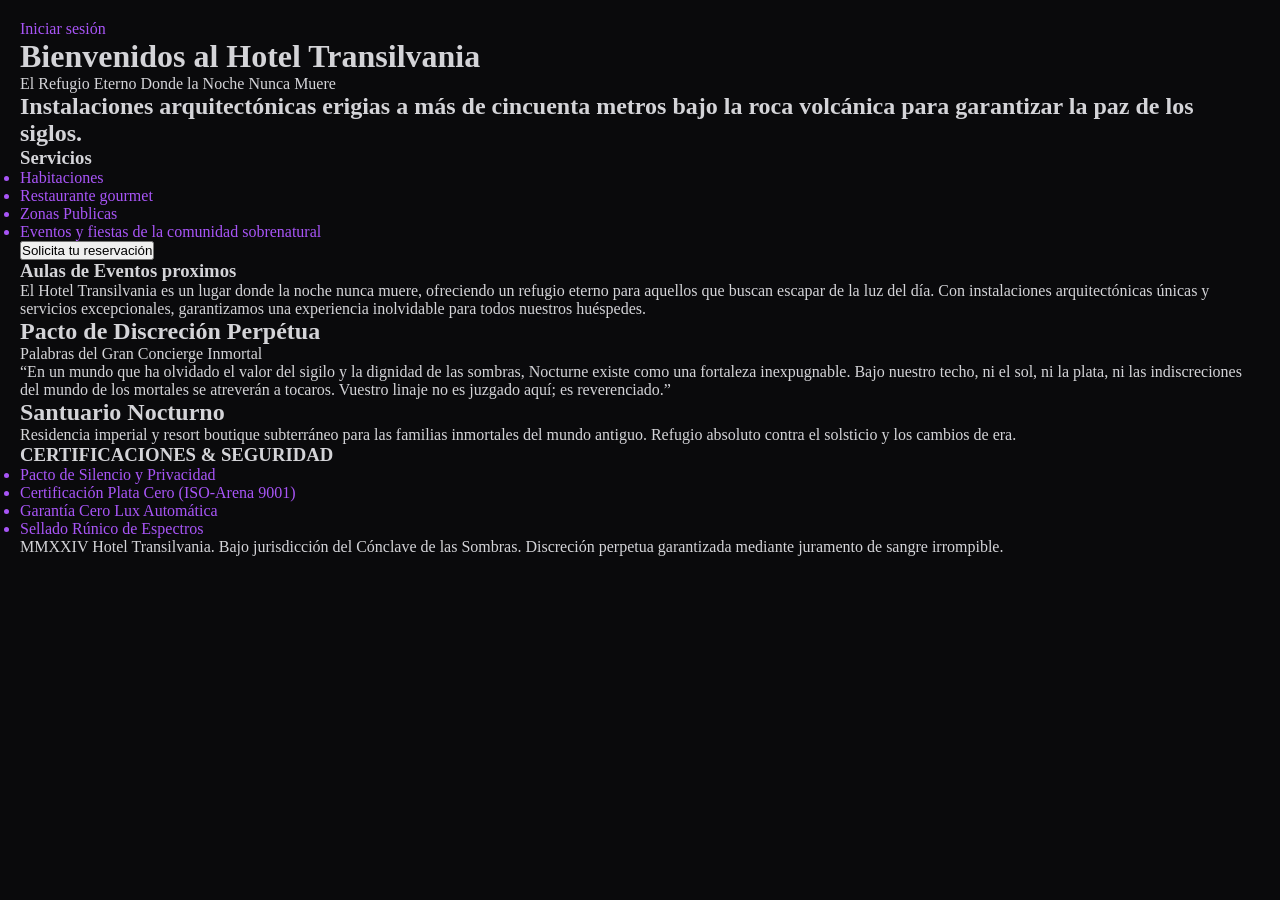
==== index.html @ b1911447 "Carlos David Caicedo Ortega - Editacion y agregacion en el codigo del index.html, agreacion de nuevo" ====
<!DOCTYPE html>
<html lang="es">
<head>
    <meta charset="UTF-8">
    <meta name="viewport" content="width=device-width, initial-scale=1.0">
    <title>HotelTransilvania</title>
    <link rel="stylesheet" href="./css/style.css"> 
</head>
<body>

    <a href="/paginas/Autenticacion/LoginAccesoAlSantuario.html">Iniciar sesión</a>

    <h1>Bienvenidos al Hotel Transilvania</h1>
        <p>El Refugio Eterno Donde la Noche Nunca Muere</p>
    
    <h2>Instalaciones arquitectónicas erigias a más
        de cincuenta metros bajo la roca volcánica 
        para garantizar la paz de los siglos.</h2>

    

    <article>
        <h3>Servicios</h3>
    <ul>
        <a href="/paginas/Categorias Residenciales/EventosInternos.html">
            <li>Habitaciones</li></a>

        <a href="/paginas/Categorias Residenciales/Restaurante.html">
            <li>Restaurante gourmet</li></a>

        <a href="/paginas/Categorias Residenciales/ZonaPublica.html">
            <li>Zonas Publicas</li></a>

        <a href="/paginas/Categorias Residenciales/EventosInternos.html">
            <li>Eventos y fiestas de la comunidad sobrenatural</li></a>
    </ul>
    </article>

    <button type="button">Solicita tu reservación</button>

    <h3>Aulas de Eventos proximos</h3>

<!-- <p>Instalaciones arquitectónicas erigidas a más de cincuenta 
        metros bajo la roca volcánica para garantizar la paz de los siglos.</p> -->    

    <p>El Hotel Transilvania es un lugar donde la noche nunca muere, 
        ofreciendo un refugio eterno para aquellos que buscan escapar de la luz del día. 
        Con instalaciones arquitectónicas únicas y servicios excepcionales, 
        garantizamos una experiencia inolvidable para todos nuestros huéspedes.</p>

    <!-- En esta zona vamos a poner imagenes de los eventos y ademas algunos textos extra
    mas adelante -->

    <h2>Pacto de Discreción Perpétua</h2>

    <p>Palabras del Gran Concierge Inmortal</p>

    <p>“En un mundo que ha olvidado el valor del sigilo y la dignidad de las sombras, 
        Nocturne existe como una fortaleza inexpugnable. Bajo nuestro techo, 
        ni el sol, ni la plata, 
        ni las indiscreciones del mundo de los mortales se atreverán a tocaros. 
        Vuestro linaje no es juzgado aquí; es reverenciado.”</p>
    
    <footer>
        <article>
            <h2>Santuario Nocturno</h2>

                <p>Residencia imperial y resort boutique subterráneo para las familias inmortales del mundo antiguo. 
            Refugio absoluto contra el solsticio y los cambios de era.</p>
        </article>
        
        <article>
            <h3>CERTIFICACIONES & SEGURIDAD</h3>

        <ul>
            <a href="/paginas/Credenciales Seguridad/PactoSilencioPrivacidad.html"><li>Pacto de Silencio y Privacidad</li></a>
            <a href="/paginas/Credenciales Seguridad/CertificadoPlataCero.html"><li>Certificación Plata Cero (ISO-Arena 9001)</li></a>
            <a href="/paginas/Credenciales Seguridad/GarantiaCeroLuxAutomatica.html"><li>Garantía Cero Lux Automática</li></a>
            <a href="/paginas/Credenciales Seguridad/SelladoRunicoEspectros.html"><li>Sellado Rúnico de Espectros</li></a>
        </ul>

        </article>

        <p>
        MMXXIV Hotel Transilvania.
        Bajo jurisdicción del Cónclave de las Sombras.
        Discreción perpetua garantizada mediante juramento de sangre irrompible.
    </p>

    </footer>
</body>
</html>
---- css/style.css ----
@import url(./base/global.css);
@import url(./base/variables.css);
@import url(./base/reset.css);
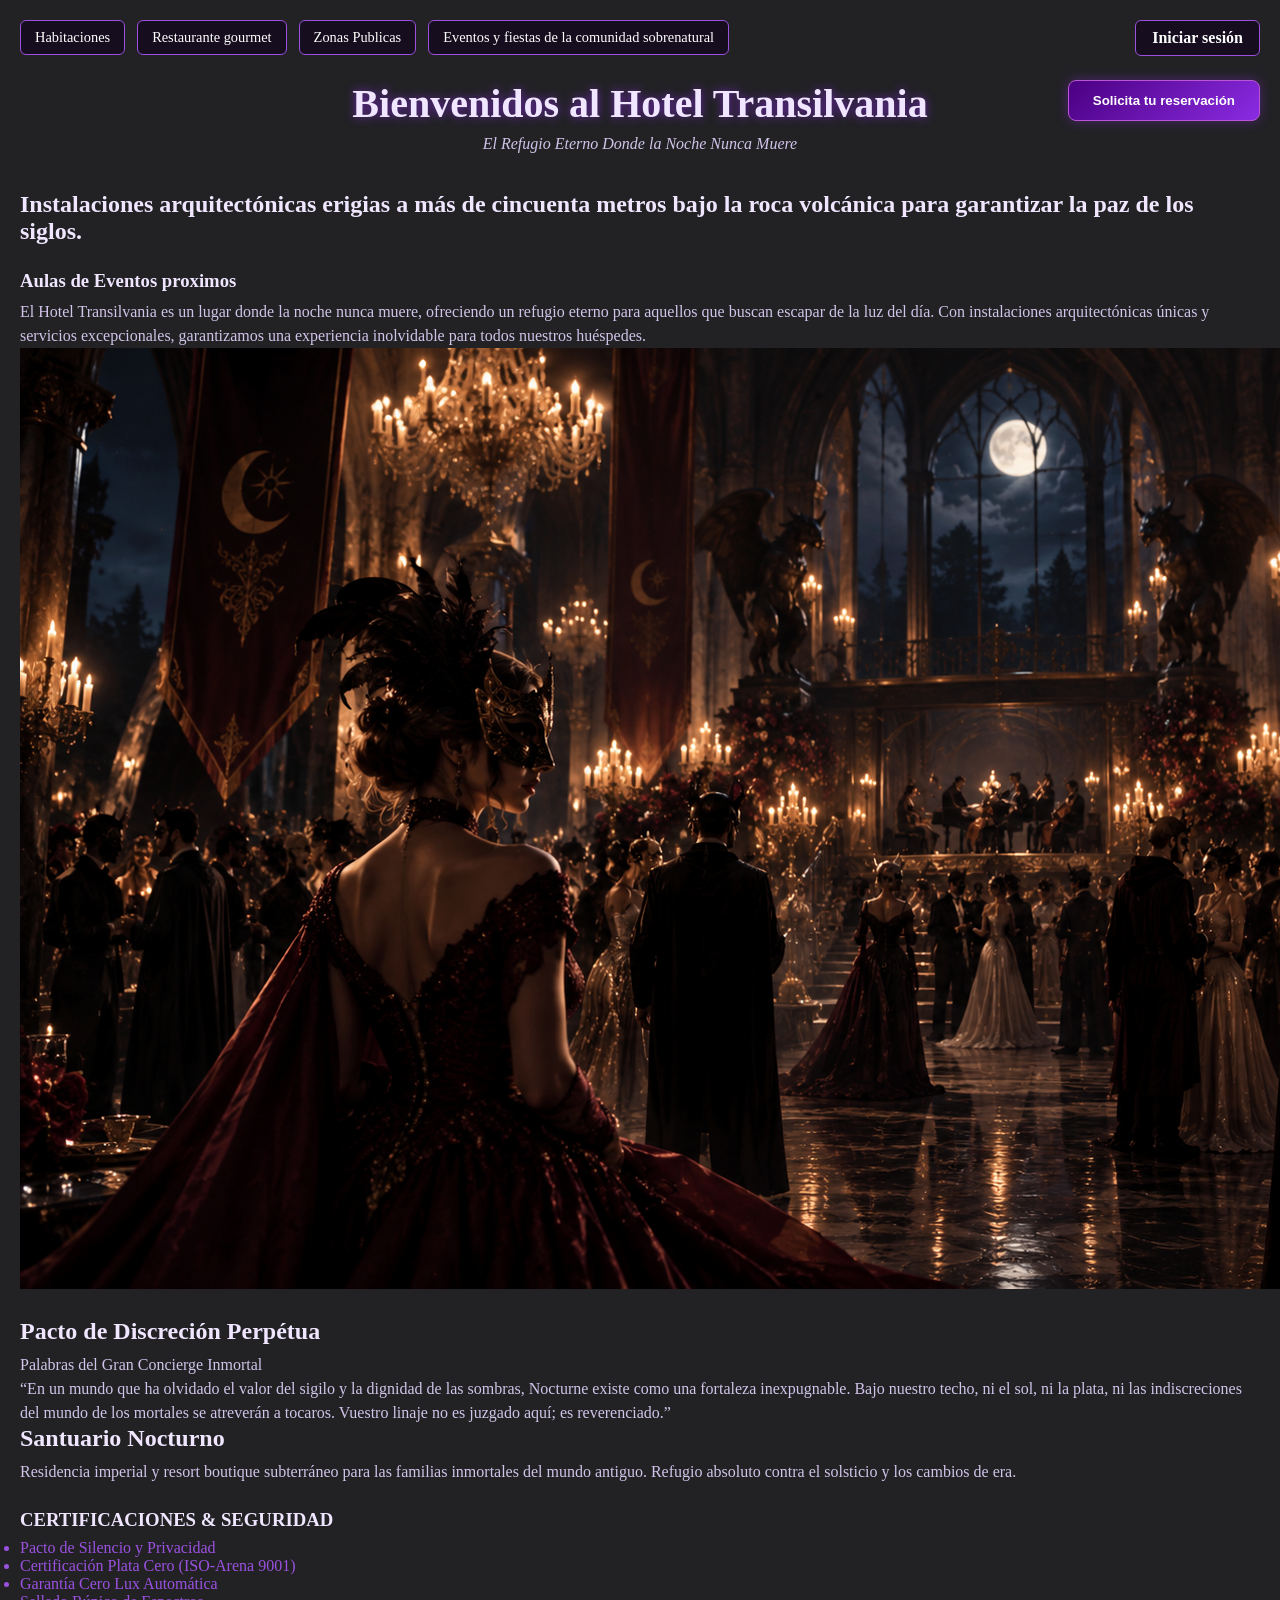
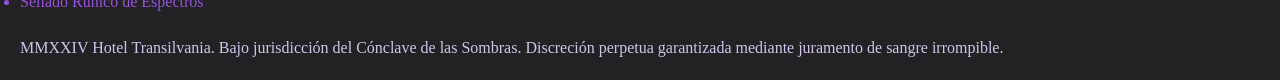
==== commit f433f4a2: "Carlos David Caicedo Ortega - modificacion y agregacion de imagenes en index.html" ====
--- a/index.html
+++ b/index.html
@@ -43,11 +43,16 @@
 <!-- <p>Instalaciones arquitectónicas erigidas a más de cincuenta 
         metros bajo la roca volcánica para garantizar la paz de los siglos.</p> -->    
 
-    <p>El Hotel Transilvania es un lugar donde la noche nunca muere, 
+    <section >
+        <p>El Hotel Transilvania es un lugar donde la noche nunca muere, 
         ofreciendo un refugio eterno para aquellos que buscan escapar de la luz del día. 
         Con instalaciones arquitectónicas únicas y servicios excepcionales, 
         garantizamos una experiencia inolvidable para todos nuestros huéspedes.</p>
 
+    <img src="/Imagenes/evento_principal.png" alt="Imagen del Hotel Transilvania">
+
+    </section>
+    
     <!-- En esta zona vamos a poner imagenes de los eventos y ademas algunos textos extra
     mas adelante -->
 
--- a/css/style.css
+++ b/css/style.css
@@ -1,3 +1,5 @@
 @import url(./base/global.css);
 @import url(./base/variables.css);
-@import url(./base/reset.css);+@import url(./base/reset.css);
+@import url(./componentes/navegacion.css);
+@import url(./componentes/tarjetas.css);
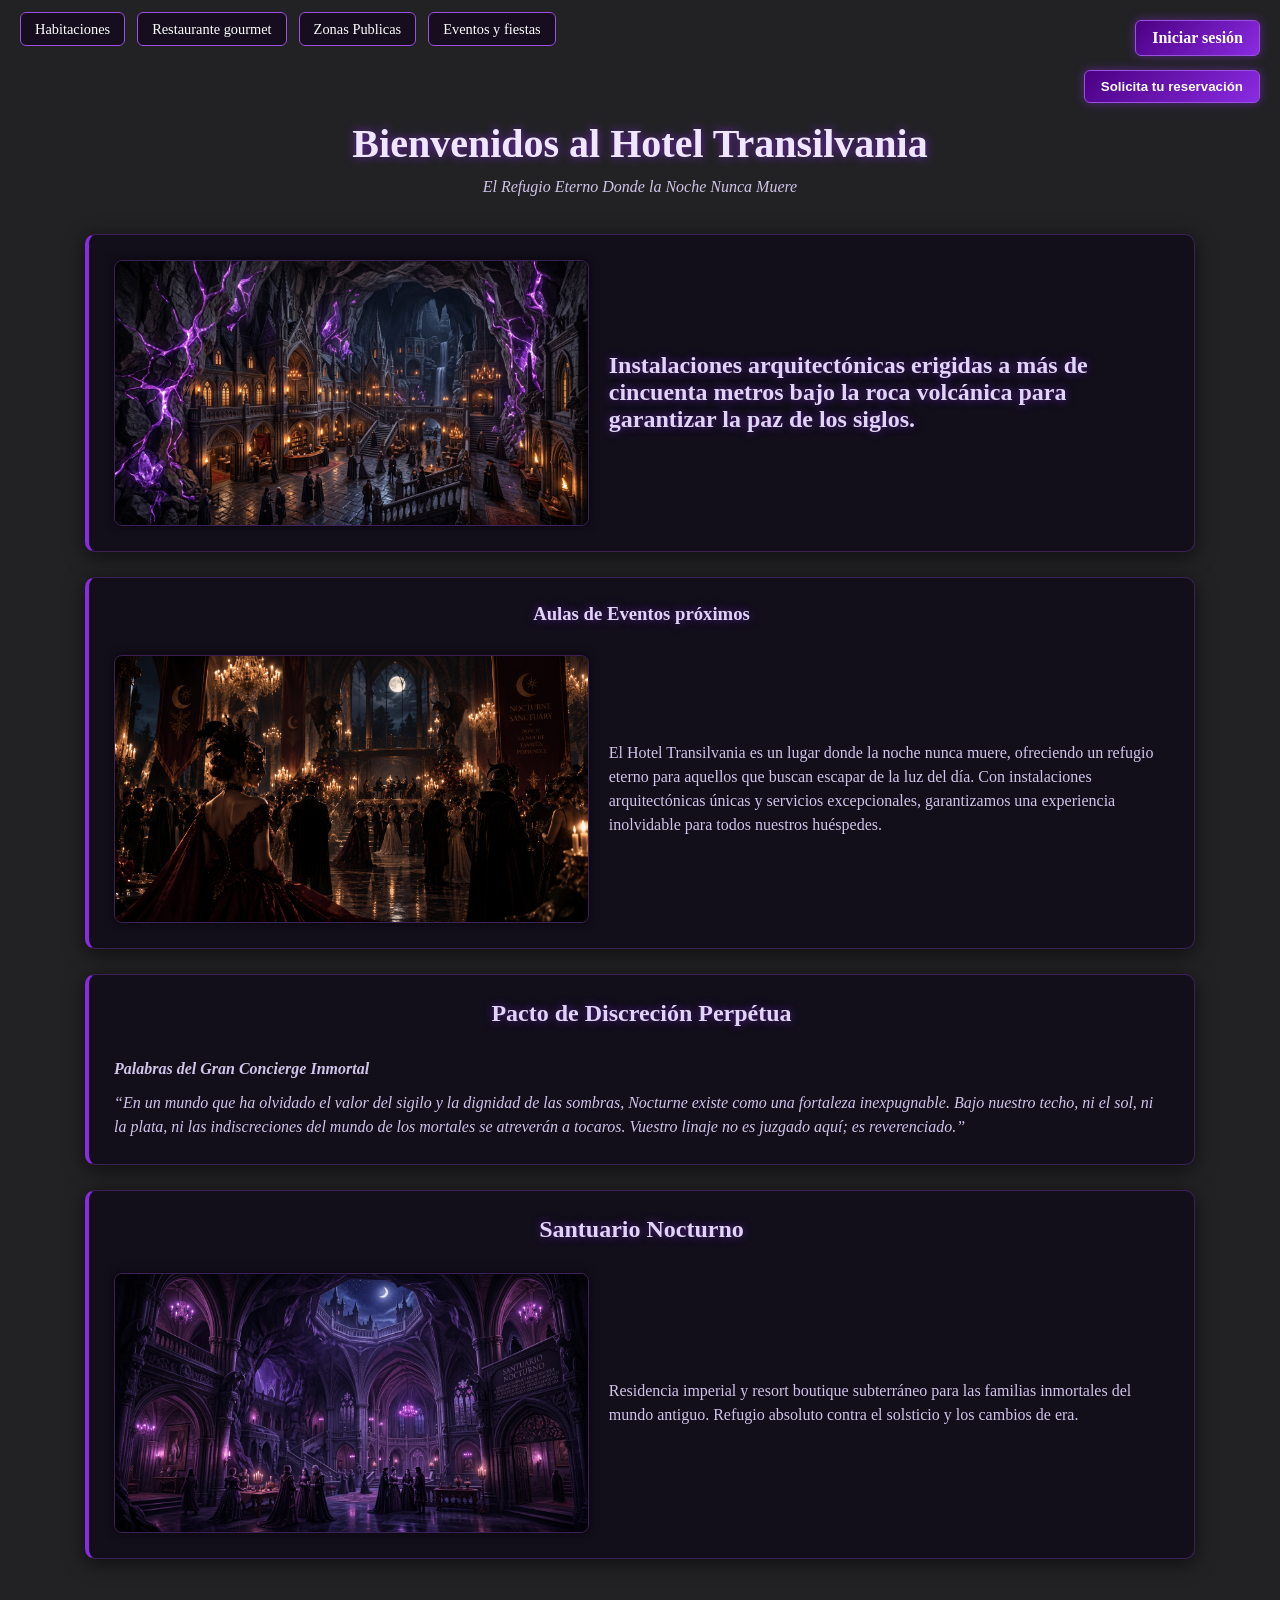
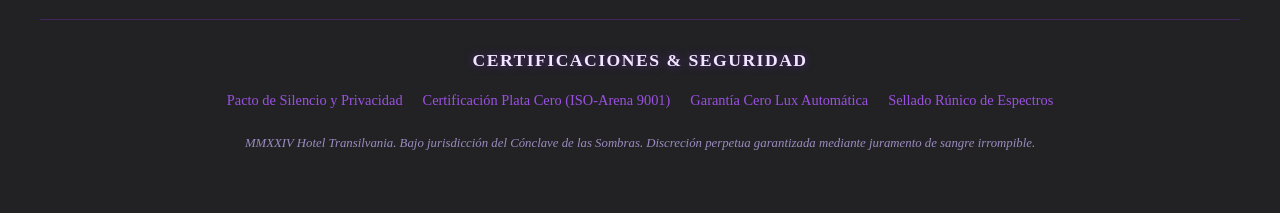
==== commit 052c9765: "implementacion de estilos en el index o pagina principal con secciones de instalaciones, eventos, pa" ====
--- a/index.html
+++ b/index.html
@@ -3,95 +3,77 @@
 <head>
     <meta charset="UTF-8">
     <meta name="viewport" content="width=device-width, initial-scale=1.0">
-    <title>HotelTransilvania</title>
+    <title>Hotel Transilvania</title>
+    
     <link rel="stylesheet" href="./css/style.css"> 
 </head>
 <body>
 
-    <a href="/paginas/Autenticacion/LoginAccesoAlSantuario.html">Iniciar sesión</a>
+    <!-- Cabecera estática con navegación superior -->
+    <header>
+        <a href="/paginas/Autenticacion/LoginAccesoAlSantuario.html" class="btn-login">Iniciar sesión</a>
+        <button type="button" class="btn-reserva">Solicita tu reservación</button>
+        
+        <nav>
+            <ul>
+                <li><a href="/paginas/Categorias Residenciales/EventosInternos.html">Habitaciones</a></li>
+                <li><a href="/paginas/Categorias Residenciales/Restaurante.html">Restaurante gourmet</a></li>
+                <li><a href="/paginas/Categorias Residenciales/ZonaPublica.html">Zonas Publicas</a></li>
+                <li><a href="/paginas/Categorias Residenciales/EventosInternos.html">Eventos y fiestas</a></li>
+            </ul>
+        </nav>
+    </header>
 
-    <h1>Bienvenidos al Hotel Transilvania</h1>
-        <p>El Refugio Eterno Donde la Noche Nunca Muere</p>
+    <!-- Contenedor central  -->
+    <main>
+        <h1>Bienvenidos al Hotel Transilvania</h1>
+        <p class="subtitulo">El Refugio Eterno Donde la Noche Nunca Muere</p>
+        
+        <section class="tarjeta-instalaciones">
+            <div class="contenido-instalaciones">
+                <img src="/Imagenes/instalaciones.jpg" alt="Instalaciones subterráneas Hotel Transilvania">
+                <h2>Instalaciones arquitectónicas erigidas a más de cincuenta metros bajo la roca volcánica para garantizar la paz de los siglos.</h2>
+            </div>
+        </section>
+
+       <section class="tarjeta-evento">
+            <h3>Aulas de Eventos próximos</h3>
+            <div class="contenido-evento">
+                <img src="/Imagenes/evento_principal.png" alt="Imagen del Hotel Transilvania">
+                <p>El Hotel Transilvania es un lugar donde la noche nunca muere, ofreciendo un refugio eterno para aquellos que buscan escapar de la luz del día. Con instalaciones arquitectónicas únicas y servicios excepcionales, garantizamos una experiencia inolvidable para todos nuestros huéspedes.</p>
+            </div>
+        </section>
+
+        <section class="tarjeta-pacto">
+            <h2>Pacto de Discreción Perpétua</h2>
+            <p><strong>Palabras del Gran Concierge Inmortal</strong></p>
+            <p>“En un mundo que ha olvidado el valor del sigilo y la dignidad de las sombras, Nocturne existe como una fortaleza inexpugnable. Bajo nuestro techo, ni el sol, ni la plata, ni las indiscreciones del mundo de los mortales se atreverán a tocaros. Vuestro linaje no es juzgado aquí; es reverenciado.”</p>
+        </section>
+
+        <section class="santuario-nocturno">            
+            <h2>Santuario Nocturno</h2>
+            <div class="contenido-santuario">
+                <img src="/Imagenes/santuario.jpg" alt="Imagen del Santuario Nocturno">
+                <p>Residencia imperial y resort boutique subterráneo para las familias inmortales del mundo antiguo. Refugio absoluto contra el solsticio y los cambios de era.</p>
+            </div> 
+        </section>
+        
+    </main>
     
-    <h2>Instalaciones arquitectónicas erigias a más
-        de cincuenta metros bajo la roca volcánica 
-        para garantizar la paz de los siglos.</h2>
-
-    
-
-    <article>
-        <h3>Servicios</h3>
-    <ul>
-        <a href="/paginas/Categorias Residenciales/EventosInternos.html">
-            <li>Habitaciones</li></a>
-
-        <a href="/paginas/Categorias Residenciales/Restaurante.html">
-            <li>Restaurante gourmet</li></a>
-
-        <a href="/paginas/Categorias Residenciales/ZonaPublica.html">
-            <li>Zonas Publicas</li></a>
-
-        <a href="/paginas/Categorias Residenciales/EventosInternos.html">
-            <li>Eventos y fiestas de la comunidad sobrenatural</li></a>
-    </ul>
-    </article>
-
-    <button type="button">Solicita tu reservación</button>
-
-    <h3>Aulas de Eventos proximos</h3>
-
-<!-- <p>Instalaciones arquitectónicas erigidas a más de cincuenta 
-        metros bajo la roca volcánica para garantizar la paz de los siglos.</p> -->    
-
-    <section >
-        <p>El Hotel Transilvania es un lugar donde la noche nunca muere, 
-        ofreciendo un refugio eterno para aquellos que buscan escapar de la luz del día. 
-        Con instalaciones arquitectónicas únicas y servicios excepcionales, 
-        garantizamos una experiencia inolvidable para todos nuestros huéspedes.</p>
-
-    <img src="/Imagenes/evento_principal.png" alt="Imagen del Hotel Transilvania">
-
-    </section>
-    
-    <!-- En esta zona vamos a poner imagenes de los eventos y ademas algunos textos extra
-    mas adelante -->
-
-    <h2>Pacto de Discreción Perpétua</h2>
-
-    <p>Palabras del Gran Concierge Inmortal</p>
-
-    <p>“En un mundo que ha olvidado el valor del sigilo y la dignidad de las sombras, 
-        Nocturne existe como una fortaleza inexpugnable. Bajo nuestro techo, 
-        ni el sol, ni la plata, 
-        ni las indiscreciones del mundo de los mortales se atreverán a tocaros. 
-        Vuestro linaje no es juzgado aquí; es reverenciado.”</p>
-    
+    <!-- Pie de página -->
     <footer>
-        <article>
-            <h2>Santuario Nocturno</h2>
-
-                <p>Residencia imperial y resort boutique subterráneo para las familias inmortales del mundo antiguo. 
-            Refugio absoluto contra el solsticio y los cambios de era.</p>
-        </article>
-        
-        <article>
+         <article>
             <h3>CERTIFICACIONES & SEGURIDAD</h3>
-
-        <ul>
-            <a href="/paginas/Credenciales Seguridad/PactoSilencioPrivacidad.html"><li>Pacto de Silencio y Privacidad</li></a>
-            <a href="/paginas/Credenciales Seguridad/CertificadoPlataCero.html"><li>Certificación Plata Cero (ISO-Arena 9001)</li></a>
-            <a href="/paginas/Credenciales Seguridad/GarantiaCeroLuxAutomatica.html"><li>Garantía Cero Lux Automática</li></a>
-            <a href="/paginas/Credenciales Seguridad/SelladoRunicoEspectros.html"><li>Sellado Rúnico de Espectros</li></a>
-        </ul>
-
+            <ul>
+                <li><a href="/paginas/Credenciales Seguridad/PactoSilencioPrivacidad.html">Pacto de Silencio y Privacidad</a></li>
+                <li><a href="/paginas/Credenciales Seguridad/CertificadoPlataCero.html">Certificación Plata Cero (ISO-Arena 9001)</a></li>
+                <li><a href="/paginas/Credenciales Seguridad/GarantiaCeroLuxAutomatica.html">Garantía Cero Lux Automática</a></li>
+                <li><a href="/paginas/Credenciales Seguridad/SelladoRunicoEspectros.html">Sellado Rúnico de Espectros</a></li>
+            </ul>
         </article>
 
-        <p>
-        MMXXIV Hotel Transilvania.
-        Bajo jurisdicción del Cónclave de las Sombras.
-        Discreción perpetua garantizada mediante juramento de sangre irrompible.
-    </p>
+        <p>MMXXIV Hotel Transilvania. Bajo jurisdicción del Cónclave de las Sombras. Discreción perpetua garantizada mediante juramento de sangre irrompible.</p>
+    </footer>
 
-    </footer>
 </body>
 </html>
--- a/css/style.css
+++ b/css/style.css
@@ -2,4 +2,5 @@
 @import url(./base/variables.css);
 @import url(./base/reset.css);
 @import url(./componentes/navegacion.css);
-@import url(./componentes/tarjetas.css);+@import url(./componentes/tarjetas.css);
+@import url(./componentes/footer.css);
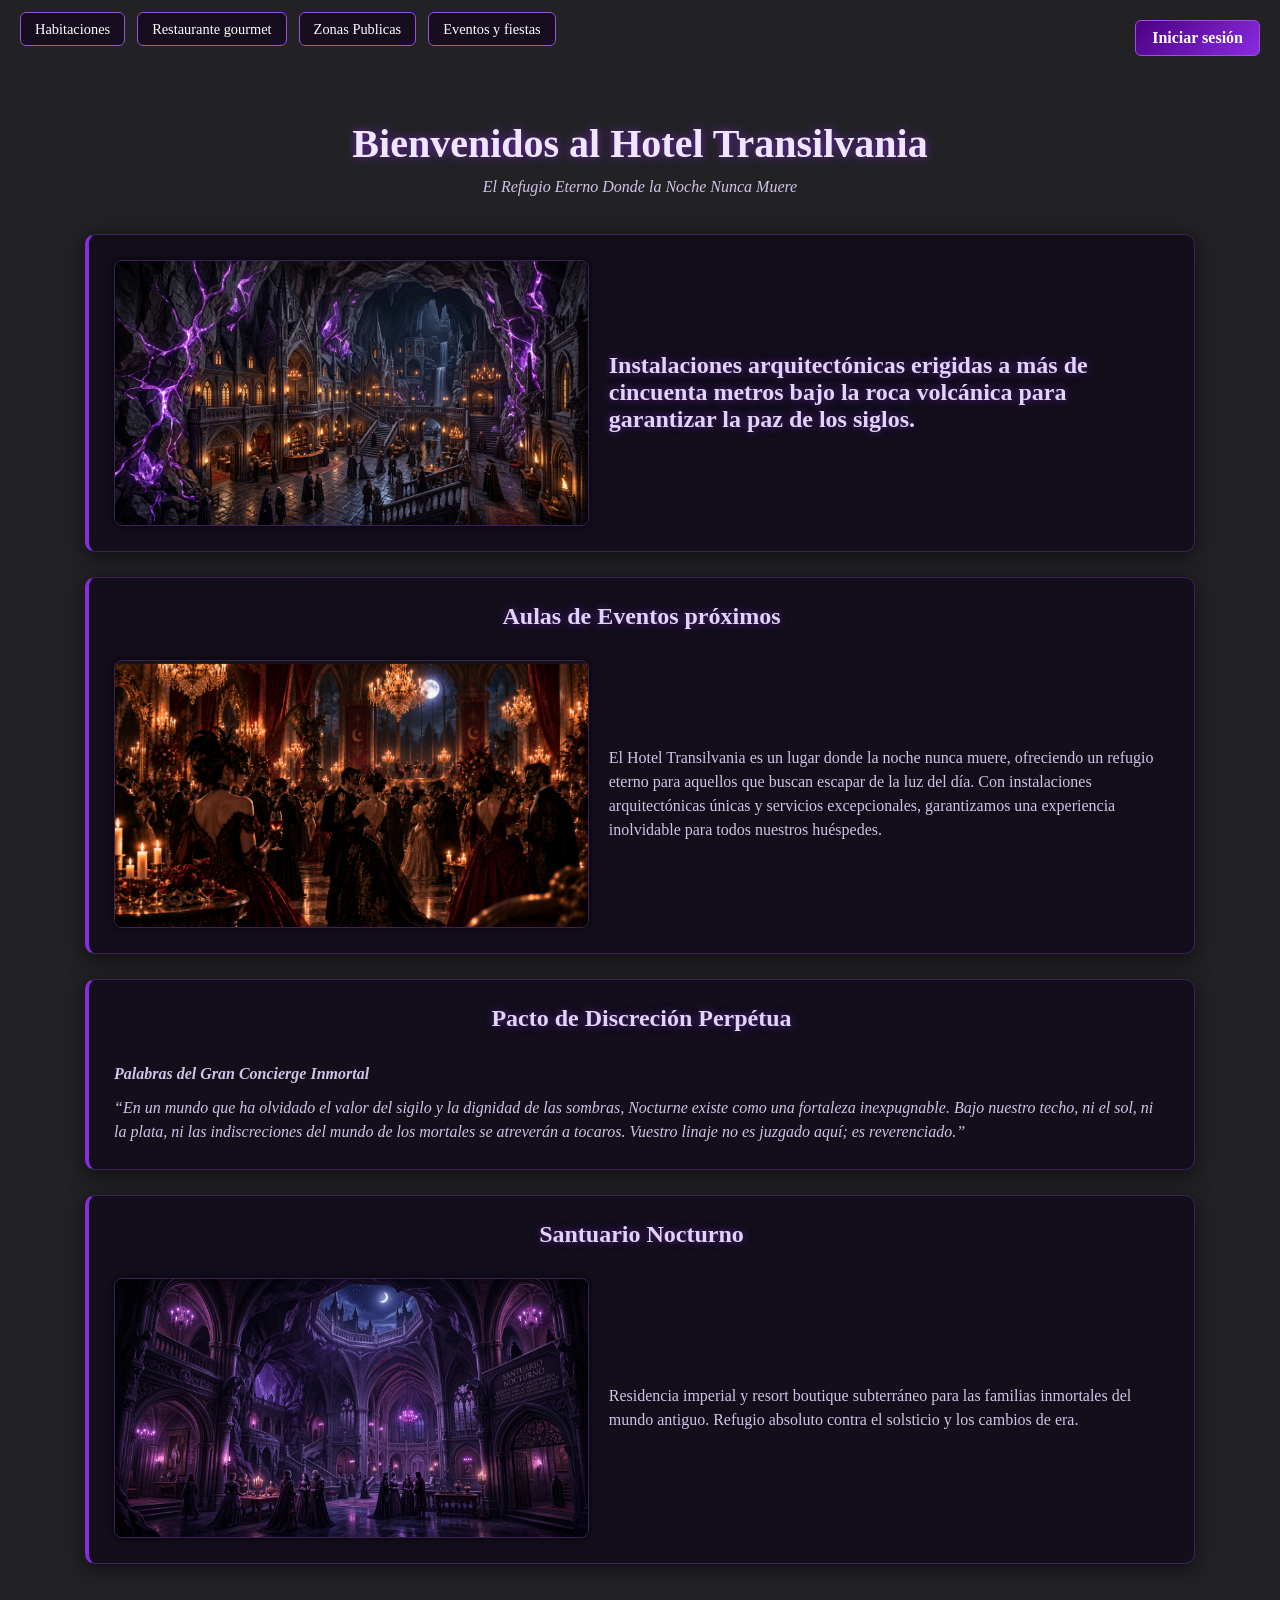
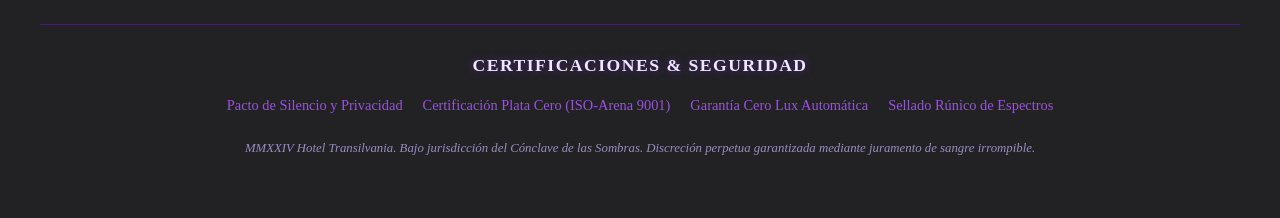
==== commit e47f9cd2: "Aplicación de estilos a la pagina habitaciones, personalizando cada section de manera horizontal al " ====
--- a/index.html
+++ b/index.html
@@ -12,11 +12,10 @@
     <!-- Cabecera estática con navegación superior -->
     <header>
         <a href="/paginas/Autenticacion/LoginAccesoAlSantuario.html" class="btn-login">Iniciar sesión</a>
-        <button type="button" class="btn-reserva">Solicita tu reservación</button>
-        
+               
         <nav>
             <ul>
-                <li><a href="/paginas/Categorias Residenciales/EventosInternos.html">Habitaciones</a></li>
+                <li><a href="/paginas/Categorias Residenciales/Habitaciones.html">Habitaciones</a></li>
                 <li><a href="/paginas/Categorias Residenciales/Restaurante.html">Restaurante gourmet</a></li>
                 <li><a href="/paginas/Categorias Residenciales/ZonaPublica.html">Zonas Publicas</a></li>
                 <li><a href="/paginas/Categorias Residenciales/EventosInternos.html">Eventos y fiestas</a></li>
@@ -37,7 +36,7 @@
         </section>
 
        <section class="tarjeta-evento">
-            <h3>Aulas de Eventos próximos</h3>
+            <h2>Aulas de Eventos próximos</h3>
             <div class="contenido-evento">
                 <img src="/Imagenes/evento_principal.png" alt="Imagen del Hotel Transilvania">
                 <p>El Hotel Transilvania es un lugar donde la noche nunca muere, ofreciendo un refugio eterno para aquellos que buscan escapar de la luz del día. Con instalaciones arquitectónicas únicas y servicios excepcionales, garantizamos una experiencia inolvidable para todos nuestros huéspedes.</p>
--- a/css/style.css
+++ b/css/style.css
@@ -3,4 +3,5 @@
 @import url(./base/reset.css);
 @import url(./componentes/navegacion.css);
 @import url(./componentes/tarjetas.css);
-@import url(./componentes/footer.css);+@import url(./componentes/footer.css);
+@import url(./secciones/habitaciones.css);
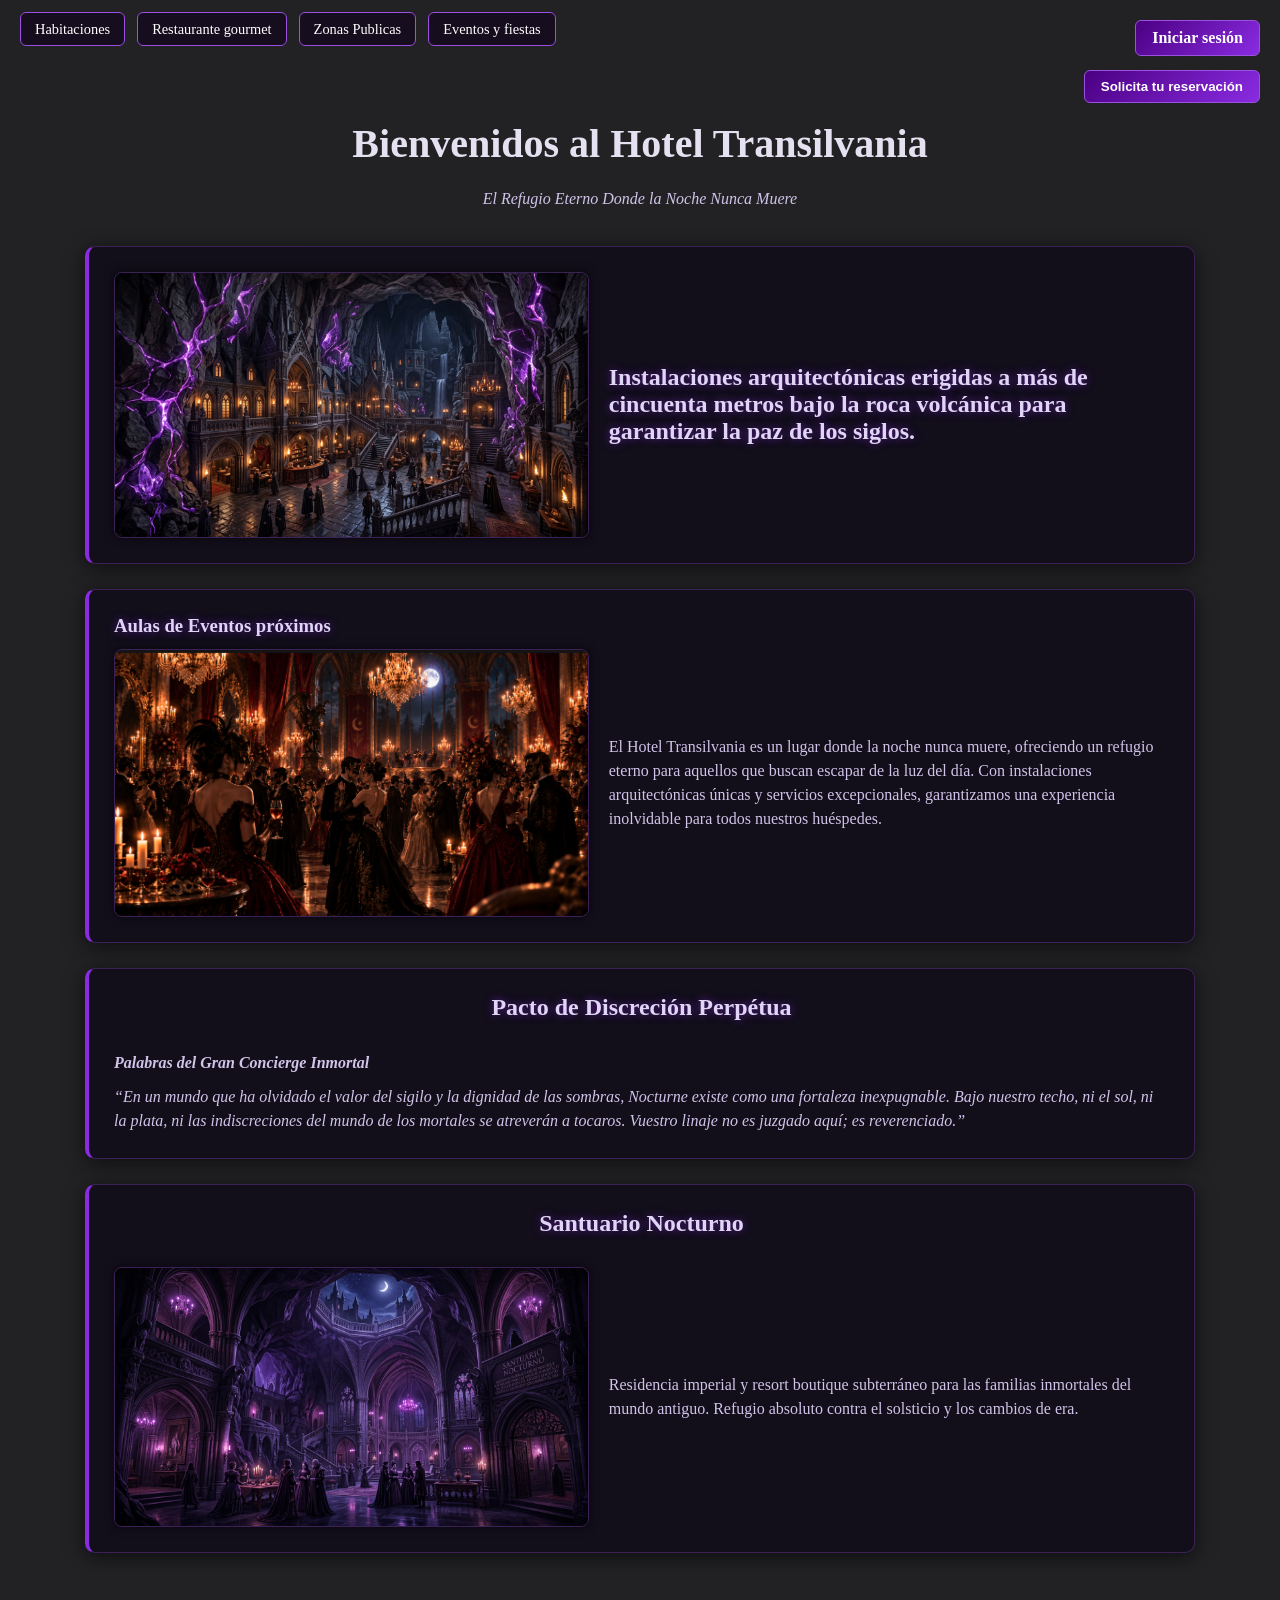
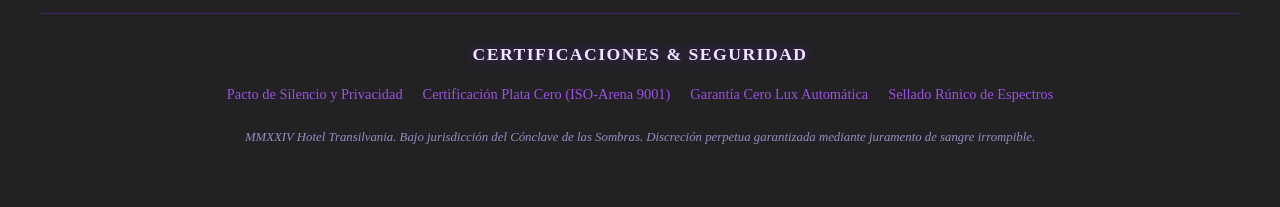
==== commit 76e0205c: "Carga" ====
--- a/index.html
+++ b/index.html
@@ -12,7 +12,8 @@
     <!-- Cabecera estática con navegación superior -->
     <header>
         <a href="/paginas/Autenticacion/LoginAccesoAlSantuario.html" class="btn-login">Iniciar sesión</a>
-               
+        <button type="button" class="btn-reserva">Solicita tu reservación</button>
+        
         <nav>
             <ul>
                 <li><a href="/paginas/Categorias Residenciales/Habitaciones.html">Habitaciones</a></li>
@@ -25,7 +26,7 @@
 
     <!-- Contenedor central  -->
     <main>
-        <h1>Bienvenidos al Hotel Transilvania</h1>
+        <h1 class="tituloUno">Bienvenidos al Hotel Transilvania</h1>
         <p class="subtitulo">El Refugio Eterno Donde la Noche Nunca Muere</p>
         
         <section class="tarjeta-instalaciones">
@@ -35,8 +36,8 @@
             </div>
         </section>
 
-       <section class="tarjeta-evento">
-            <h2>Aulas de Eventos próximos</h3>
+        <section class="tarjeta-evento">
+            <h3>Aulas de Eventos próximos</h3>
             <div class="contenido-evento">
                 <img src="/Imagenes/evento_principal.png" alt="Imagen del Hotel Transilvania">
                 <p>El Hotel Transilvania es un lugar donde la noche nunca muere, ofreciendo un refugio eterno para aquellos que buscan escapar de la luz del día. Con instalaciones arquitectónicas únicas y servicios excepcionales, garantizamos una experiencia inolvidable para todos nuestros huéspedes.</p>
@@ -61,7 +62,7 @@
     
     <!-- Pie de página -->
     <footer>
-         <article>
+        <article>
             <h3>CERTIFICACIONES & SEGURIDAD</h3>
             <ul>
                 <li><a href="/paginas/Credenciales Seguridad/PactoSilencioPrivacidad.html">Pacto de Silencio y Privacidad</a></li>
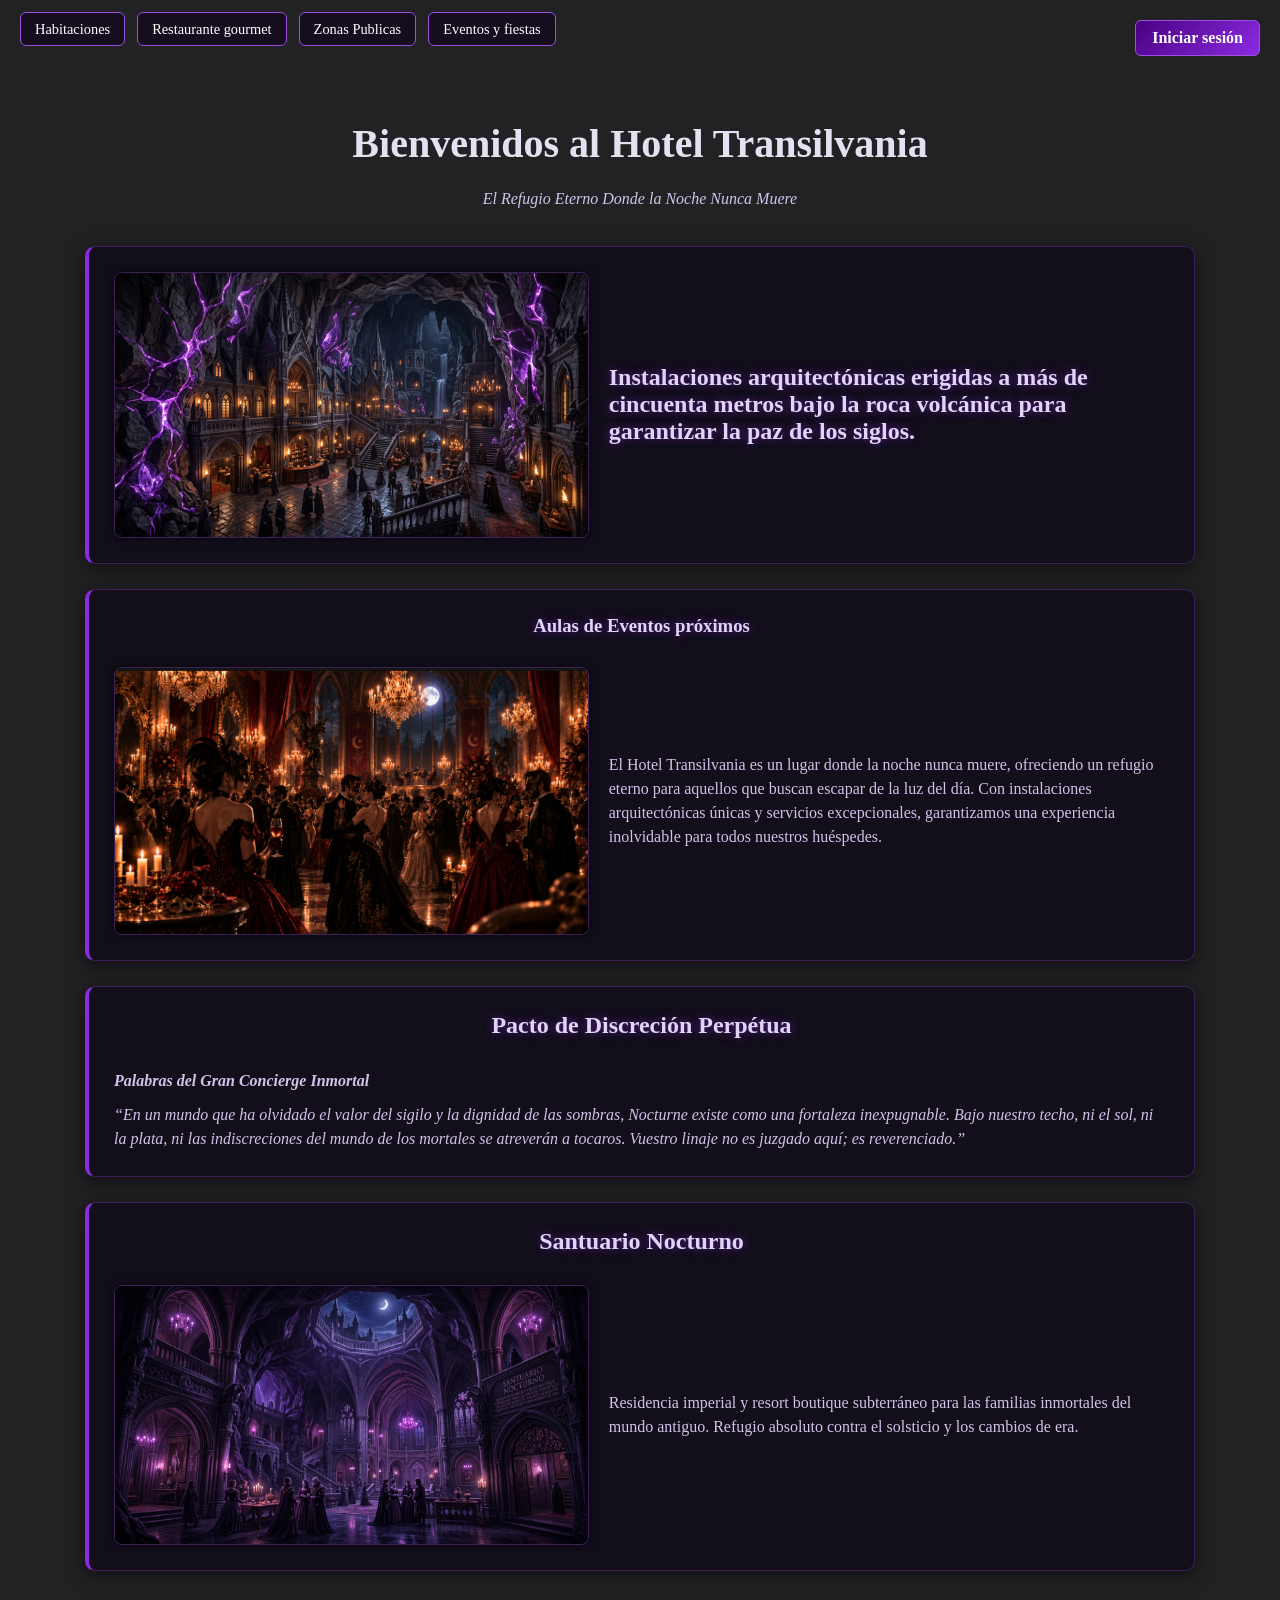
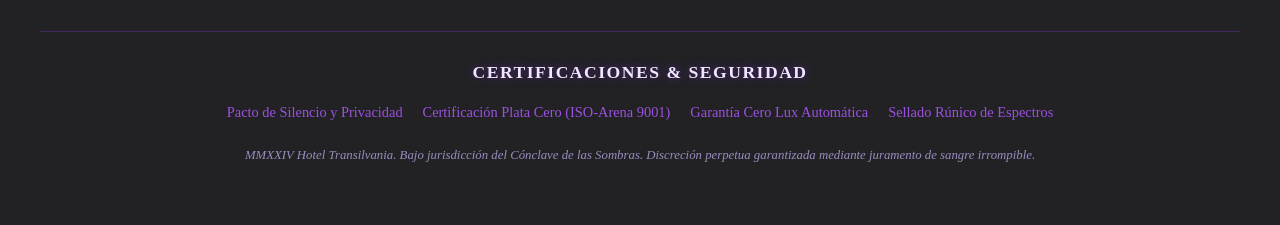
==== commit 1d408254: "borrar boton reserva" ====
--- a/index.html
+++ b/index.html
@@ -12,8 +12,7 @@
     <!-- Cabecera estática con navegación superior -->
     <header>
         <a href="/paginas/Autenticacion/LoginAccesoAlSantuario.html" class="btn-login">Iniciar sesión</a>
-        <button type="button" class="btn-reserva">Solicita tu reservación</button>
-        
+             
         <nav>
             <ul>
                 <li><a href="/paginas/Categorias Residenciales/Habitaciones.html">Habitaciones</a></li>
--- a/css/style.css
+++ b/css/style.css
@@ -4,4 +4,4 @@
 @import url(./componentes/navegacion.css);
 @import url(./componentes/tarjetas.css);
 @import url(./componentes/footer.css);
-@import url(./secciones/habitaciones.css);+@import url(./componentes/habitaciones.css);
